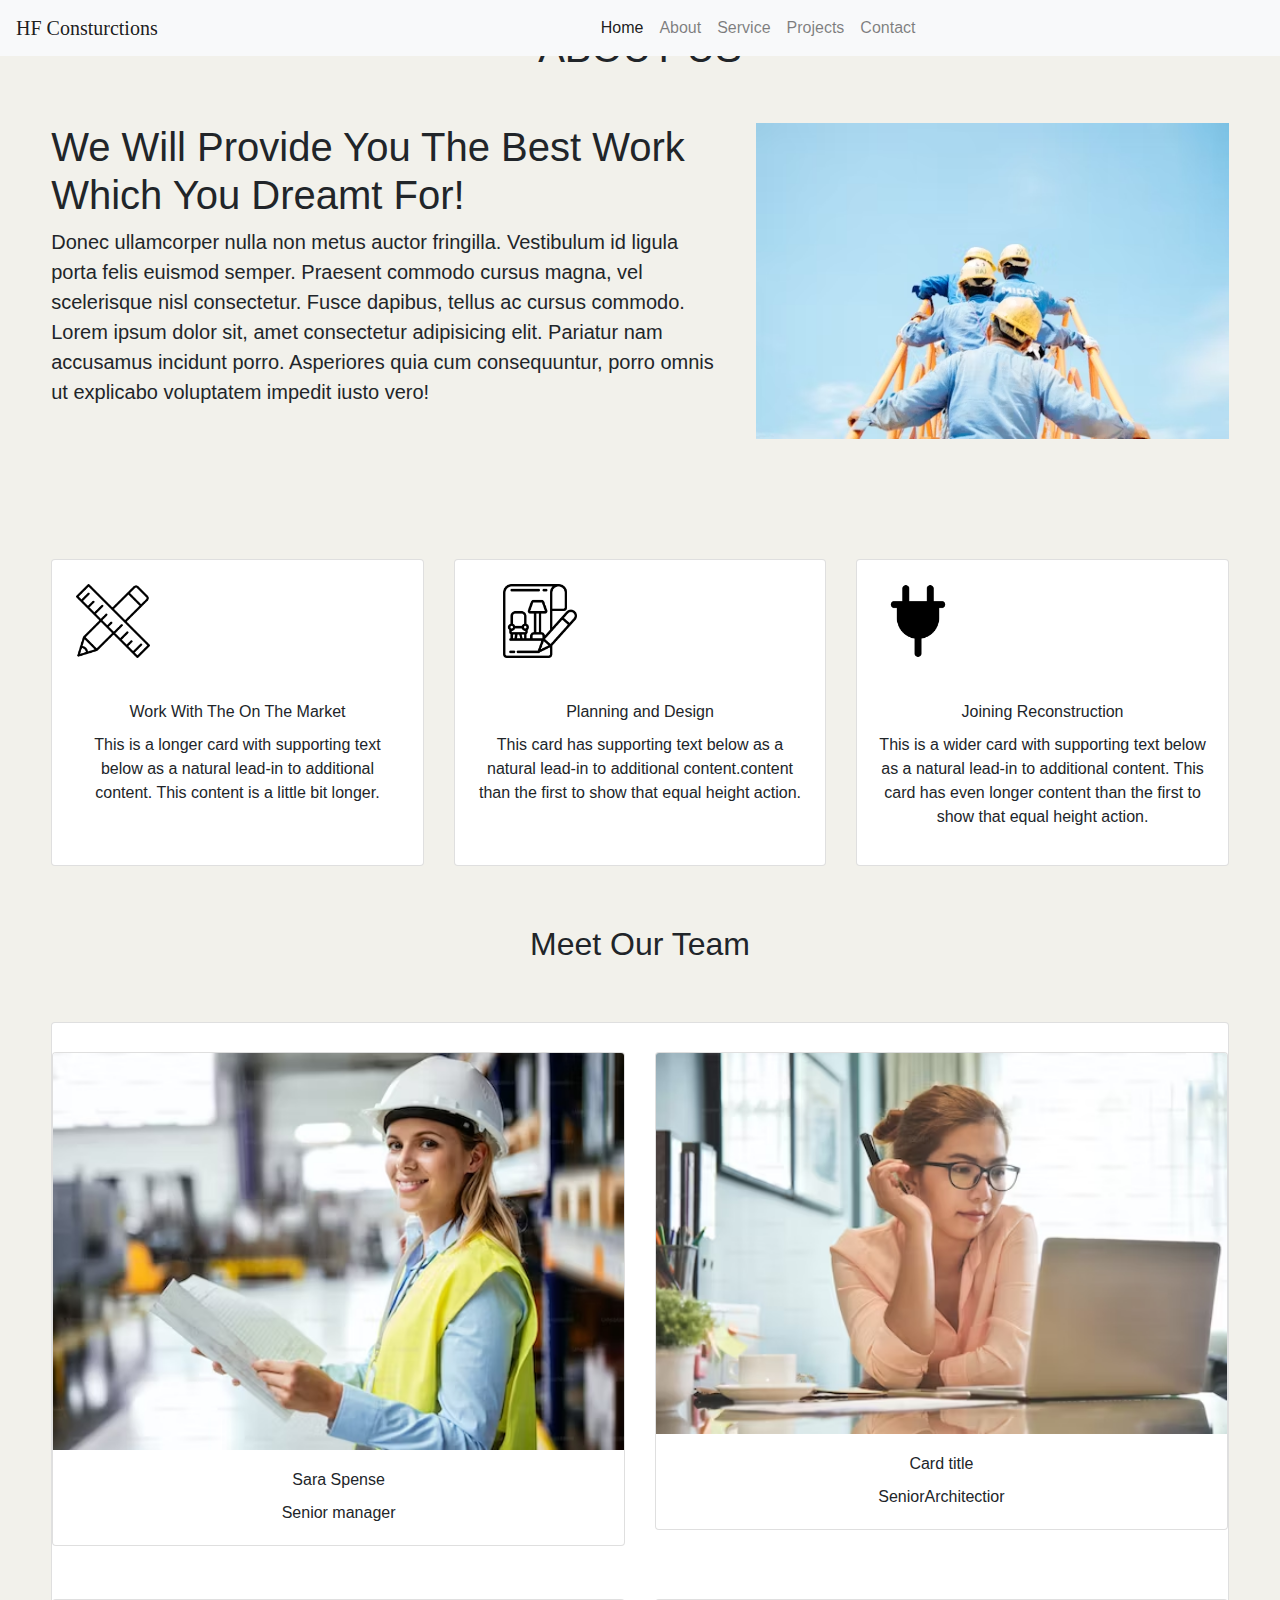
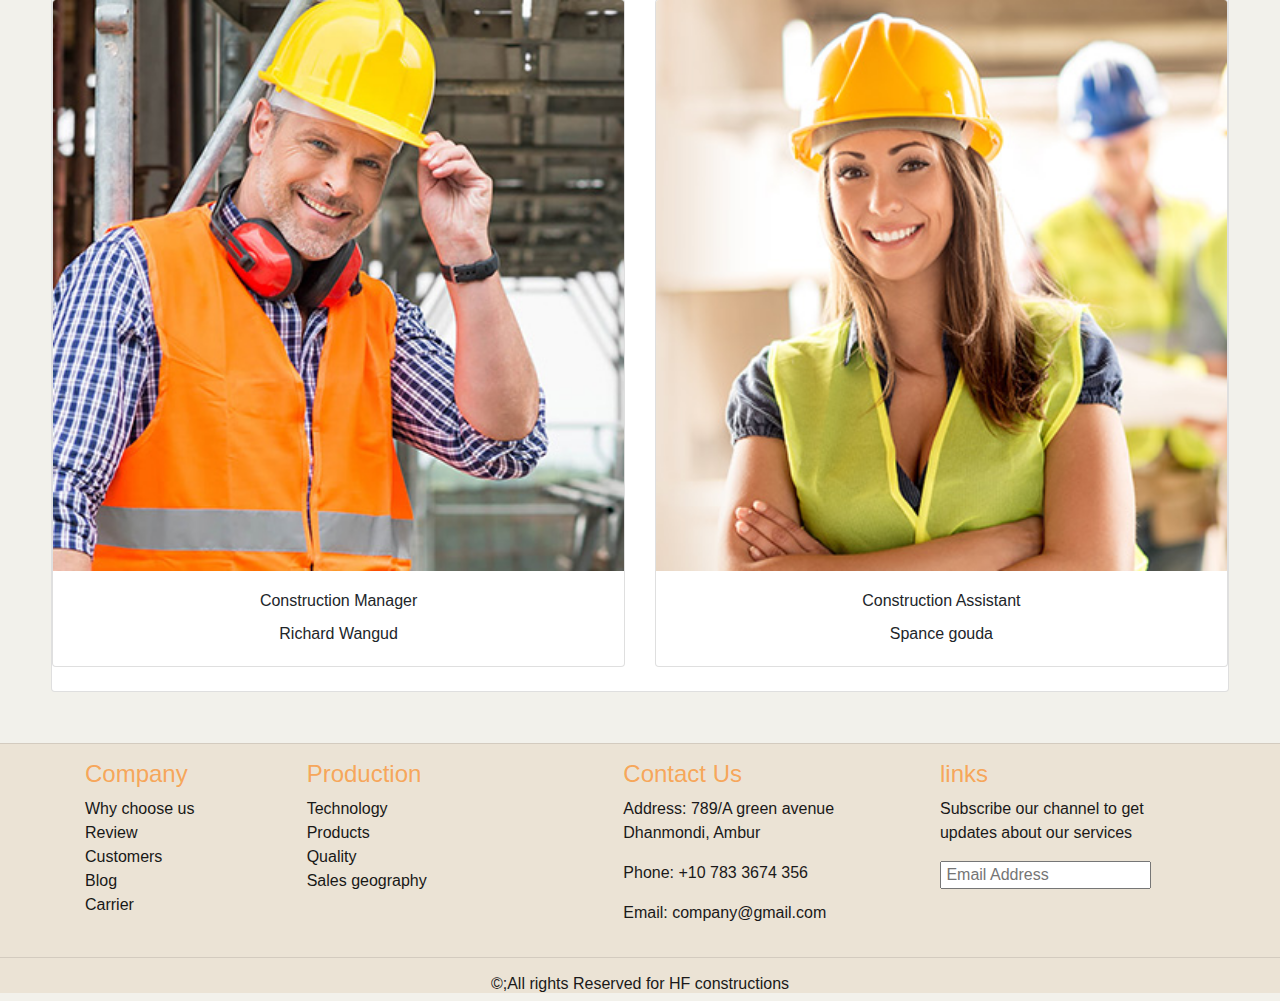
==== About.html @ 72725d86 "first commit" ====
<!doctype html>
<html lang="en">
  <head>
    <!-- Required meta tags -->
    <meta charset="utf-8">
    <meta name="viewport" content="width=device-width, initial-scale=1, shrink-to-fit=no">

    <!-- Bootstrap CSS -->
    <link rel="stylesheet" href="https://cdn.jsdelivr.net/npm/bootstrap@4.4.1/dist/css/bootstrap.min.css" integrity="sha384-Vkoo8x4CGsO3+Hhxv8T/Q5PaXtkKtu6ug5TOeNV6gBiFeWPGFN9MuhOf23Q9Ifjh" crossorigin="anonymous">
    <link rel="stylesheet" href="About.css">
    <link rel="stylesheet" href="About.html">
  <link rel="stylesheet" href="Service.html">
  <link rel="stylesheet" href="project.html">
  <link rel="stylesheet" href="blog.html">
  <title>About </title>

    
  </head>
  <body>
    <nav>
      <nav class="navbar navbar-expand-lg navbar-light bg-light">
        <a class="navbar-brand" href="#">HF Consturctions</a>
        <button class="navbar-toggler" type="button" data-toggle="collapse" data-target="#navbarSupportedContent" aria-controls="navbarSupportedContent" aria-expanded="false" aria-label="Toggle navigation">
          <span class="navbar-toggler-icon"></span>
        </button>
      
        <div class="collapse navbar-collapse" id="navbarSupportedContent">
          <ul class="navbar-nav mr-auto">
            <li class="nav-item active">
              <a class="nav-link" href="index1.html">Home <span class="sr-only">(current)</span></a>
            </li>
            <li class="nav-item">
              <a class="nav-link" href="About.html">About</a>
            </li>
            <li class="nav-item">
              <a class="nav-link" href="Service.html">Service</a>
            </li>
            <li class="nav-item">
              <a class="nav-link" href="project.html">Projects</a>
            </li>
            <li class="nav-item">
              <a class="nav-link" href="blog.html">Contact</a>
            </li>
            <!-- <li class="nav-item dropdown">
              <a class="nav-link dropdown-toggle" href="#" id="navbarDropdown" role="button" data-toggle="dropdown" aria-haspopup="true" aria-expanded="false">
                Dropdown
              </a> -->
              <!-- <div class="dropdown-menu" aria-labelledby="navbarDropdown">
                <a class="dropdown-item" href="#">Action</a>
                <a class="dropdown-item" href="#">Another action</a>
                <div class="dropdown-divider"></div>
                <a class="dropdown-item" href="#">Something else here</a>
              </div> -->
            </li>
            <!-- <li class="nav-item">
              <a class="nav-link disabled" href="#" tabindex="-1" aria-disabled="true">Disabled</a>
            </li> -->
          </ul>
          <!-- <form class="form-inline my-2 my-lg-0">
            <input class="form-control mr-sm-2" type="search" placeholder="Search" aria-label="Search">
            <button class="btn btn-outline-success my-2 my-sm-0" type="submit">Search</button>
          </form> -->
        </div>
      </nav>
      </nav>
    
      <div class="ourProjects my-4">
        <h1 style="text-align: center;">ABOUT US</h1>
      </div>
      <div class="abt">
        <div class="row featurette">
          <div class="col-md-7">
            <h1 class="featurette-heading"id="top">We Will Provide You The Best Work Which You Dreamt For!</h1>
            <p id="para" class="lead">Donec ullamcorper nulla non metus auctor fringilla. Vestibulum id ligula porta felis euismod
              semper. Praesent commodo cursus magna, vel scelerisque nisl consectetur. Fusce dapibus, tellus ac cursus
              commodo. Lorem ipsum dolor sit, amet consectetur adipisicing elit. Pariatur nam accusamus incidunt porro.
              Asperiores quia cum consequuntur, porro omnis ut explicabo voluptatem impedit iusto vero!</p>
           
          </div>
          
          <div class="col-md-5">
            <img class="bd-placeholder-img bd-placeholder-img-lg featurette-image img-fluid mx-auto" width="500"
              height="500" src="/constructions img/ABT.avif" preserveAspectRatio="xMidYMid slice" focusable="false"
              aria-label="Placeholder: 500x500">
            <title>Placeholder</title>
            <rect width="100%" height="100%" fill="#eee"> </rect></img>
          </div>
        </div>
        <div class="cards">


        </div>
          <div class="card-deck">
            <div class="card">
              <img src="constructions img/logo-1.png"  style="width: 20%;"  class="card-img-top  my-4 ml-4 " alt="...">
              <div class="card-body">
                <h5 class="card-title">Work With The On The Market </h5>
                <p id="para"class="card-text">This is a longer card with supporting text below as a natural lead-in to additional content. This content is a little bit longer.</p>
                <p class="card-text"><small class="text-muted"></small></p>
              </div>
            </div>
            <div class="card">
              <img src="constructions img/logo-2.png "style="width: 20%;" class="card-img-top my-4 ml-5" alt="...">
              <div class="card-body">
                <h5 class="card-title">Planning and Design</h5>
                <p id="para"class="card-text">This card has supporting text below as a natural lead-in to additional content.content than the first to show that equal height action.</p>
                <p class="card-text"><small class="text-muted"></small></p>
              </div>
            </div>
            <div class="card">
              <img src="constructions img/logo-3.png" style="width: 20%;" class="card-img-top my-4 ml-4" alt="...">
              <div class="card-body">
                <h5 class="card-title">Joining Reconstruction</h5>
                <p id="para"class="card-text">This is a wider card with supporting text below as a natural lead-in to additional content. This card has even longer content than the first to show that equal height action.</p>
                <p class="card-text"><small class="text-muted"></small></p>
              </div>
            </div>
          </div>
        
          <!-- <div class="parallax">
            <h1 id="paralax"> WE BUILD PROFESSIONAL AND SMART  BUILDIGS</h1>
            
          </div> -->
        
          <!-- ------------------cards--------------------------- -->
          <div class="meet" style="text-align: center;">
            <h2  id="mt"> Meet Our Team</h2>
          </div>
          <div class="card">
          <div class="row row-cols-1 row-cols-md-2">
            <div class="col mb-4">
              <div class="card">
                <img src="constructions img/eg-1.avif" class="card-img-top w-100" alt="...">
                <div class="card-body" style="text-align: center;">
                  <h5 class="card-title">Sara Spense</h5>
                  <p class="card-text">Senior manager </p>
                </div>
              </div>
            </div>
            <div class="col mb-4" style="text-align: center;">
              <div class="card">
                <img src="constructions img/eg-2.avif" class="card-img-top" alt="...">
                <div class="card-body">
                  <h5 class="card-title">Card title</h5>
                  <p class="card-text">SeniorArchitectior</p>
                </div>
              </div>
            </div>
            <div class="col mb-4">
              <div class="card">
                <img src="constructions img/eg-4.jpg" class="card-img-top" alt="...">
                <div class="card-body">
                  <h5 class="card-title">Construction Manager</h5>
                  <p class="card-text">Richard Wangud</p>
                </div>
              </div>
            </div>
            <div class="col mb-4">
              <div class="card">
                <img src="constructions img/eg-5.jpg" class="card-img-top" alt="...">
                <div class="card-body">
                  <h5 class="card-title">Construction Assistant</h5>
                  <p class="card-text">Spance gouda</p>
                </div>
              </div>
            </div>
          </div>
        </div>
         </div>
        <footer>
          <hr>
          <div class="footer-area footer-padding">
            <div class="container">
              <div class="row d-flex justify-content-between">
                <div class="col-xl-2 col-lg-2 col-md-4 col-sm-5">
                  <div class="single-footer-caption mb-50">
                    <div class="footer-tittle">
                      <h4>Company</h4>
                      <ul>
                        <li>Why choose us</li>
                        <li> Review</li>
                        <li>Customers</li>
                        <li>Blog</li>
                        <li>Carrier</li>
                      </ul>
                    </div>
                  </div>
                </div>
                <div class="col-xl-3 col-lg-3 col-md-4 col-sm-7">
                  <div class="single-footer-caption mb-50">
                    <div class="footer-tittle">
                      <h4>Production</h4>
                      <ul>
                        <li>Technology</li>
                        <li>Products</li>
                        <li>Quality</li>
                        <li>Sales geography</li>
                      </ul>
                    </div>
                  </div>
                </div>
                <div class="col-xl-3 col-lg-4 col-md-5 col-sm-8">
                  <div class="single-footer-caption mb-50">
                    <div class="footer-tittle">
                      <h4>Contact Us</h4>
                      <div class="footer-pera">
                        <p class="info1">Address: 789/A green avenue Dhanmondi, Ambur</p>
                      </div>
                    </div>
                    <div class="footer-number">
                      <p>Phone: +10 783 3674 356</p>
                      <p>Email: company@gmail.com</p>
                    </div>
                  </div>
                </div>
                <div class="col-xl-3 col-lg-3 col-md-4 col-sm-5">
                  <div class="single-footer-caption mb-50">
                    <div class="footer-tittle mb-50">
                      <h4>links</h4>
                      <p>Subscribe our channel to get updates about our services</p>
                    </div>
        
                    <div class="footer-form">
                      <div id="mc_embed_signup">
                        <form target="_blank"
                          action="https://spondonit.us12.list-manage.com/subscribe/post?u=1462626880ade1ac87bd9c93a&amp;id=92a4423d01"
                          method="get" class="subscribe_form relative mail_part" novalidate="true">
                          <input type="email" name="EMAIL" id="newsletter-form-email" placeholder=" Email Address "
                            class="placeholder hide-on-focus" onfocus="this.placeholder = ''"
                            onblur="this.placeholder = 'Your email address'">
                            
                          <div class="form-icon">
                           
                            
                          </div>
                          <div class="mt-10 info"></div>
                        </form>
                      </div>
                    </div>
                  </div>
                </div>
              </div>
            </div>
          </div>
          <hr>
          <h6> &copy;;All rights Reserved for HF constructions</h6>
        </footer>
        
      
          
     
          
    <!-- Optional JavaScript -->
    <!-- jQuery first, then Popper.js, then Bootstrap JS -->
    <script src="https://code.jquery.com/jquery-3.4.1.slim.min.js" integrity="sha384-J6qa4849blE2+poT4WnyKhv5vZF5SrPo0iEjwBvKU7imGFAV0wwj1yYfoRSJoZ+n" crossorigin="anonymous"></script>
    <script src="https://cdn.jsdelivr.net/npm/popper.js@1.16.0/dist/umd/popper.min.js" integrity="sha384-Q6E9RHvbIyZFJoft+2mJbHaEWldlvI9IOYy5n3zV9zzTtmI3UksdQRVvoxMfooAo" crossorigin="anonymous"></script>
    <script src="https://cdn.jsdelivr.net/npm/bootstrap@4.4.1/dist/js/bootstrap.min.js" integrity="sha384-wfSDF2E50Y2D1uUdj0O3uMBJnjuUD4Ih7YwaYd1iqfktj0Uod8GCExl3Og8ifwB6" crossorigin="anonymous"></script>
  </body>
</html>
---- About.css ----
*{
    margin: 0;
    padding: 0;
}
body{
  background-color: #F2F1EB;
}
.projects{
  margin-top: 100px;
}
h1{
  font-family: sans-serif;
}
.navbar-brand{
  font-family: cursive;
}
.navbar-brand img{
  width: 20%;
}.navbar-expand-lg .navbar-collapse {
 
  padding-left: 419px;
}
nav {
  position: fixed;
  inset: 0;
  z-index: 999;
}


.abt{
    margin: 4%;
}
.cards{
    margin: 5%;
}
.card:hover img{
    background-color: orange;
}
.parallax {
    margin-top: 5%;
    /* The image used */
    background-image: url("https://images.unsplash.com/photo-1472669876562-4dacf98c6a67?w=500&auto=format&fit=crop&q=60&ixlib=rb-4.0.3&ixid=M3wxMjA3fDB8MHxzZWFyY2h8Njd8fGNvbnN0cnVjdGlvbiUyMGJsdXIlMjBpbWd8ZW58MHx8MHx8fDA%3D");
  
    /* Set a specific height */
    min-height: 500px;
    
  
    /* Create the parallax scrolling effect */
    background-attachment: fixed;
    background-position: center;
    background-repeat: no-repeat;
    background-size: cover;
  }
  #paralax{
    font-family: sans-serif;
    font-size: 200%;
    color: yellow;
    text-align: center;
    margin-bottom: 25px;
}
.progress{
    width: 10%;
}

  #mt{
    margin-top: 5%;
  }
  .card{
    margin-top: 5%;
  }
  footer{
    color: #1a1919;
    background-color: #EBE3D5;
  }
  h4{
    color:#fb8c24b6;
  }
  footer{
    color: #1a1919;
    background-color: #EBE3D5;
  }
  h5 {
    font-size: 1rem;
    text-align: center;
}
.card-text{
  text-align: center;
}
  footer li{
    text-decoration: none;
    list-style: none;
    color: #181817;
  }
  .h6, h6 {
    font-size: 1rem;
    text-align: center;
}
/* --------------responsive------------- */
  @media(max-width:1078px){
    #top{
      font-size: 24px;
    }
  }
  @media(max-width:1050px){
    
  }
  @media(max-width:1010px){
    .lead {
      font-size: 1.2rem;
      font-weight: 300;
  }
  h5 {
    font-size: 1rem;
}
}
@media(max-width:1000px){
  
}
@media(max-width:950px){

}
@media(max-width:900px){
  #top {
    font-size: 18px;
}
h1 {
  font-size: 36px;
}
  .lead {
    font-size: 15px;
    font-weight: 300;
}
}
@media(max-width:850px){
}
@media(max-width:800px){
}
@media(max-width:767px){
  .col-md-5 img{
    width: 100%;
    height: 100%;
  }
}
@media(max-width:750px){
  .col-md-5 img{
    width: 100%;
    height: 100%;
  }
  .card-deck{
    flex-wrap: wrap;
  }
  #para {
    font-size: 14px;
  }
  .card-title{
    font-size: 13px;
  }
  
}
@media(max-width:650px){
  .navbar-expand-lg .navbar-collapse {
    padding-left: 100px;
    
}
}
@media(max-width:456px){
  .navbar-toggler-icon {
   
    width: 18px;
    height: 18px;
  }
.navbar-expand-lg .navbar-collapse {
 
  font-size: 12px;
  height: 25vh;
}
}
@media(max-width:365px) {
  .navbar-brand img {
    width: 18%;
  }
  .navbar{
    flex-wrap: nowrap;
  }
}
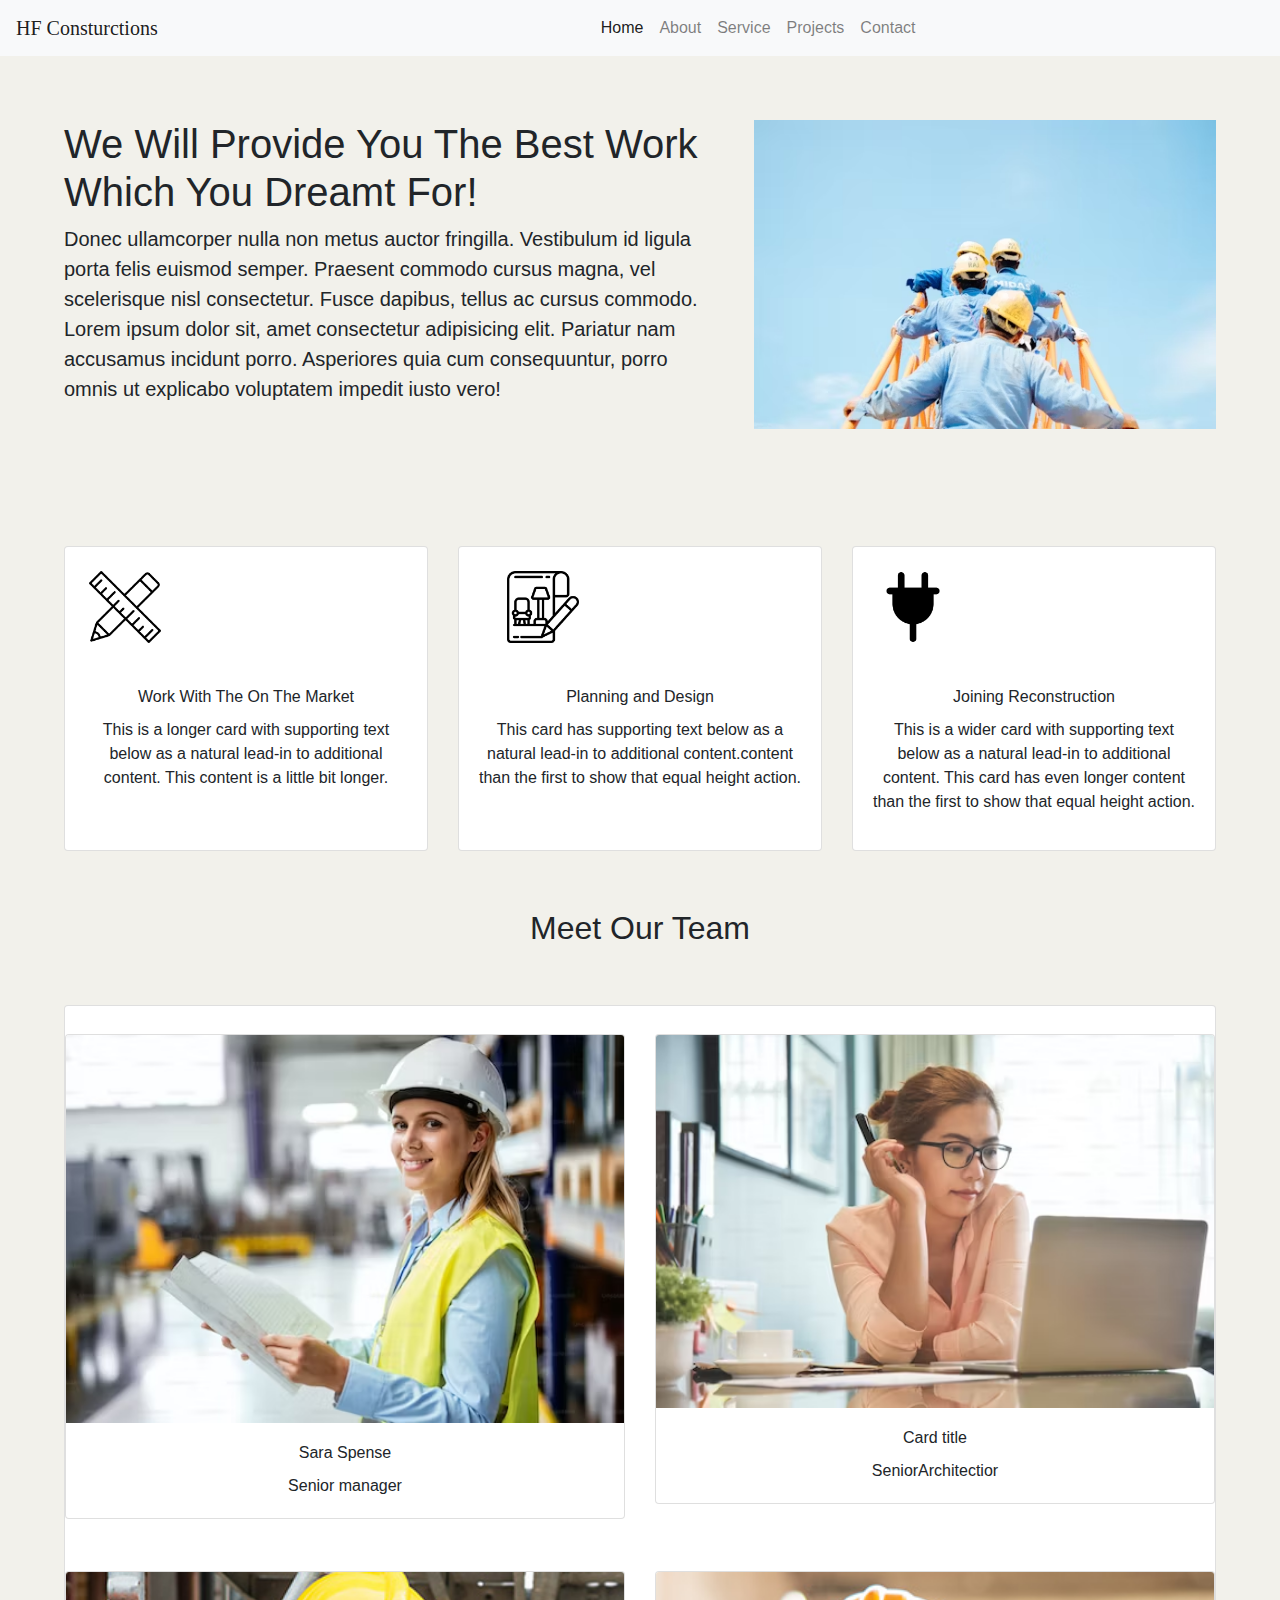
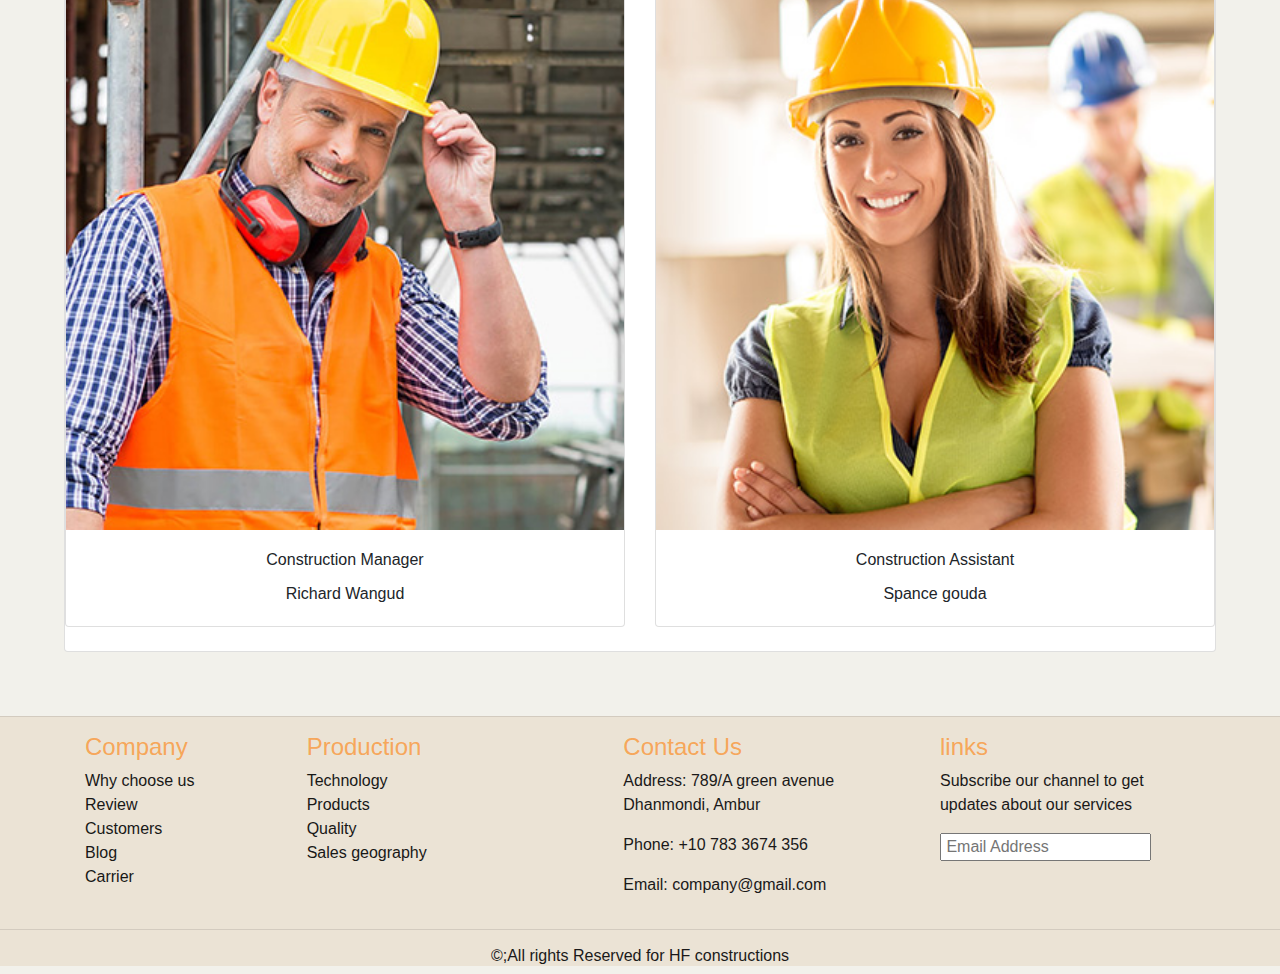
==== commit 149e6dc3: "changes" ====
--- a/About.html
+++ b/About.html
@@ -27,7 +27,7 @@
         <div class="collapse navbar-collapse" id="navbarSupportedContent">
           <ul class="navbar-nav mr-auto">
             <li class="nav-item active">
-              <a class="nav-link" href="index1.html">Home <span class="sr-only">(current)</span></a>
+              <a class="nav-link" href="index.html">Home <span class="sr-only">(current)</span></a>
             </li>
             <li class="nav-item">
               <a class="nav-link" href="About.html">About</a>
@@ -41,31 +41,12 @@
             <li class="nav-item">
               <a class="nav-link" href="blog.html">Contact</a>
             </li>
-            <!-- <li class="nav-item dropdown">
-              <a class="nav-link dropdown-toggle" href="#" id="navbarDropdown" role="button" data-toggle="dropdown" aria-haspopup="true" aria-expanded="false">
-                Dropdown
-              </a> -->
-              <!-- <div class="dropdown-menu" aria-labelledby="navbarDropdown">
-                <a class="dropdown-item" href="#">Action</a>
-                <a class="dropdown-item" href="#">Another action</a>
-                <div class="dropdown-divider"></div>
-                <a class="dropdown-item" href="#">Something else here</a>
-              </div> -->
-            </li>
-            <!-- <li class="nav-item">
-              <a class="nav-link disabled" href="#" tabindex="-1" aria-disabled="true">Disabled</a>
-            </li> -->
-          </ul>
-          <!-- <form class="form-inline my-2 my-lg-0">
-            <input class="form-control mr-sm-2" type="search" placeholder="Search" aria-label="Search">
-            <button class="btn btn-outline-success my-2 my-sm-0" type="submit">Search</button>
-          </form> -->
-        </div>
+            
       </nav>
       </nav>
     
       <div class="ourProjects my-4">
-        <h1 style="text-align: center;">ABOUT US</h1>
+        <h1 style="text-align: center;"></h1>
       </div>
       <div class="abt">
         <div class="row featurette">
--- a/About.css
+++ b/About.css
@@ -5,9 +5,11 @@
 body{
   background-color: #F2F1EB;
 }
-.projects{
-  margin-top: 100px;
-}
+.abt{
+  
+  margin: 5%;
+}  
+
 h1{
   font-family: sans-serif;
 }
@@ -21,15 +23,13 @@
   padding-left: 419px;
 }
 nav {
-  position: fixed;
+  /* position: fixed; */
   inset: 0;
   z-index: 999;
 }
 
 
-.abt{
-    margin: 4%;
-}
+
 .cards{
     margin: 5%;
 }
